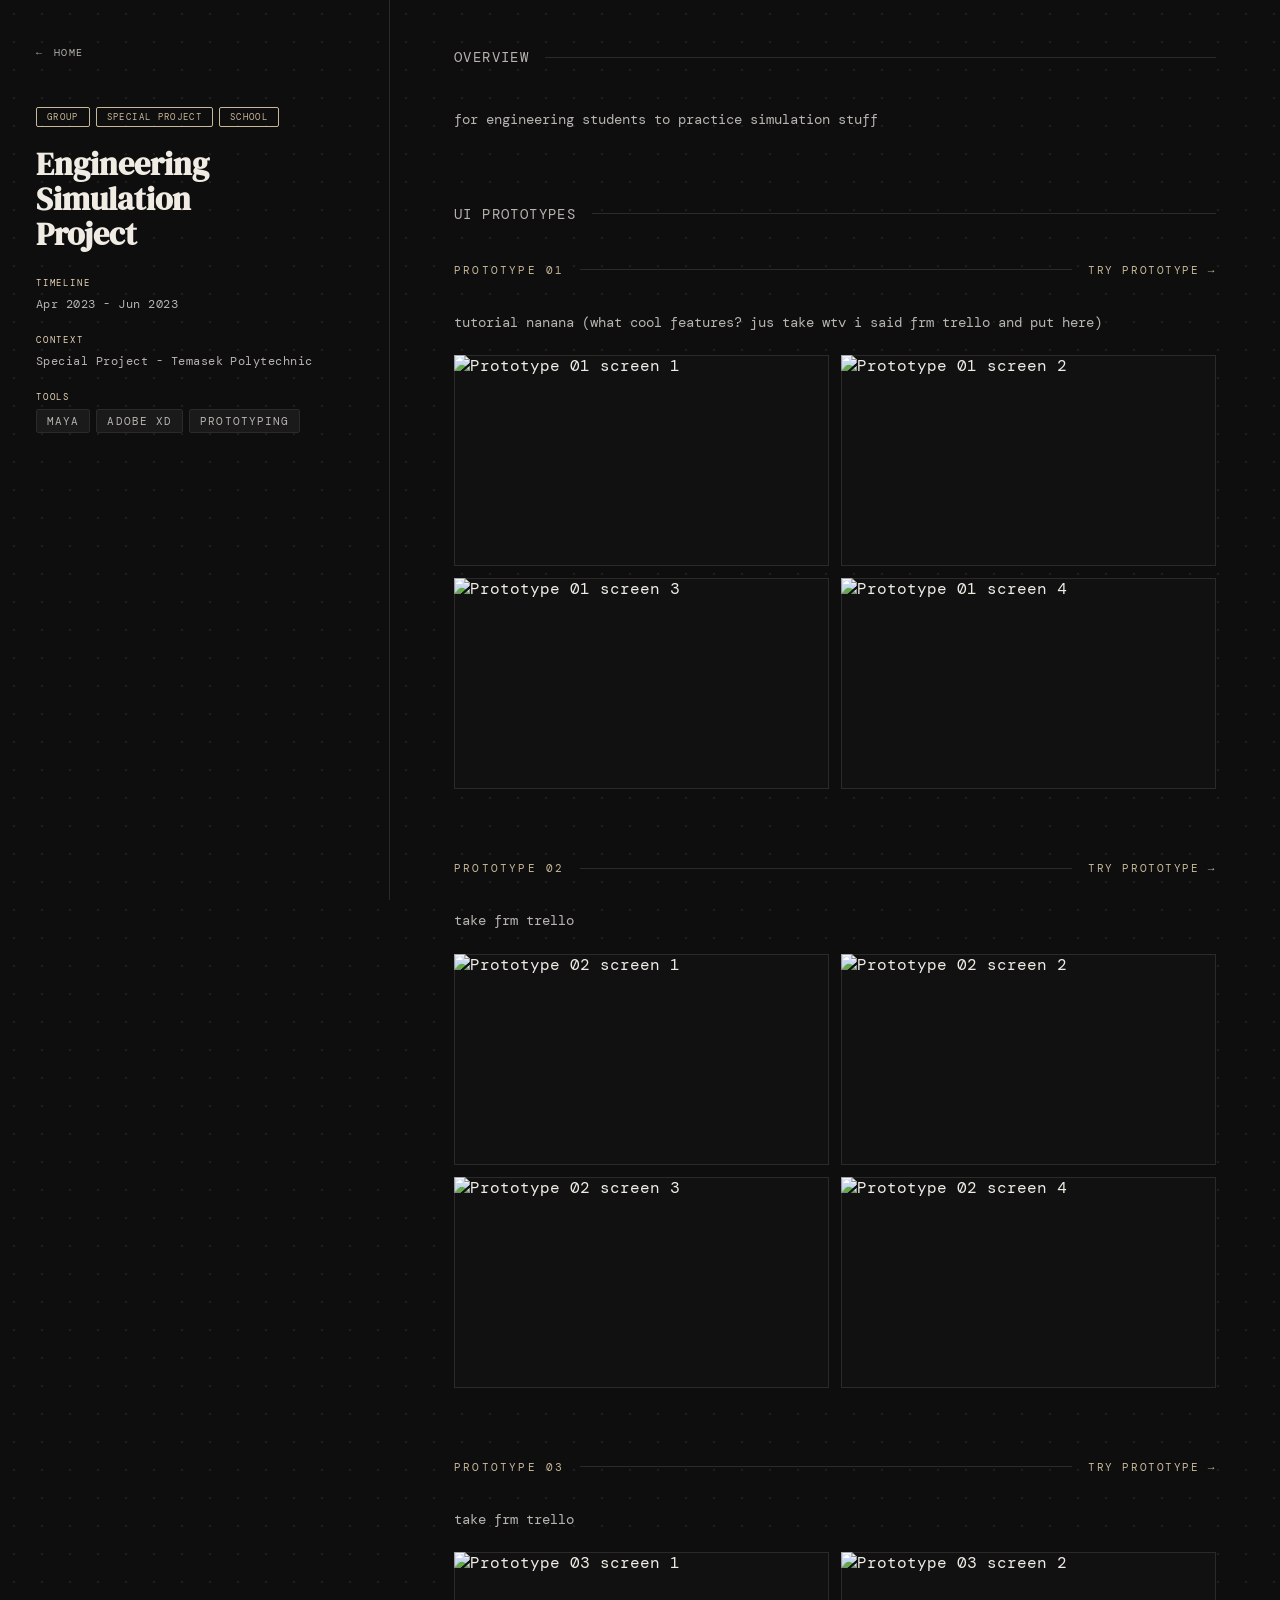
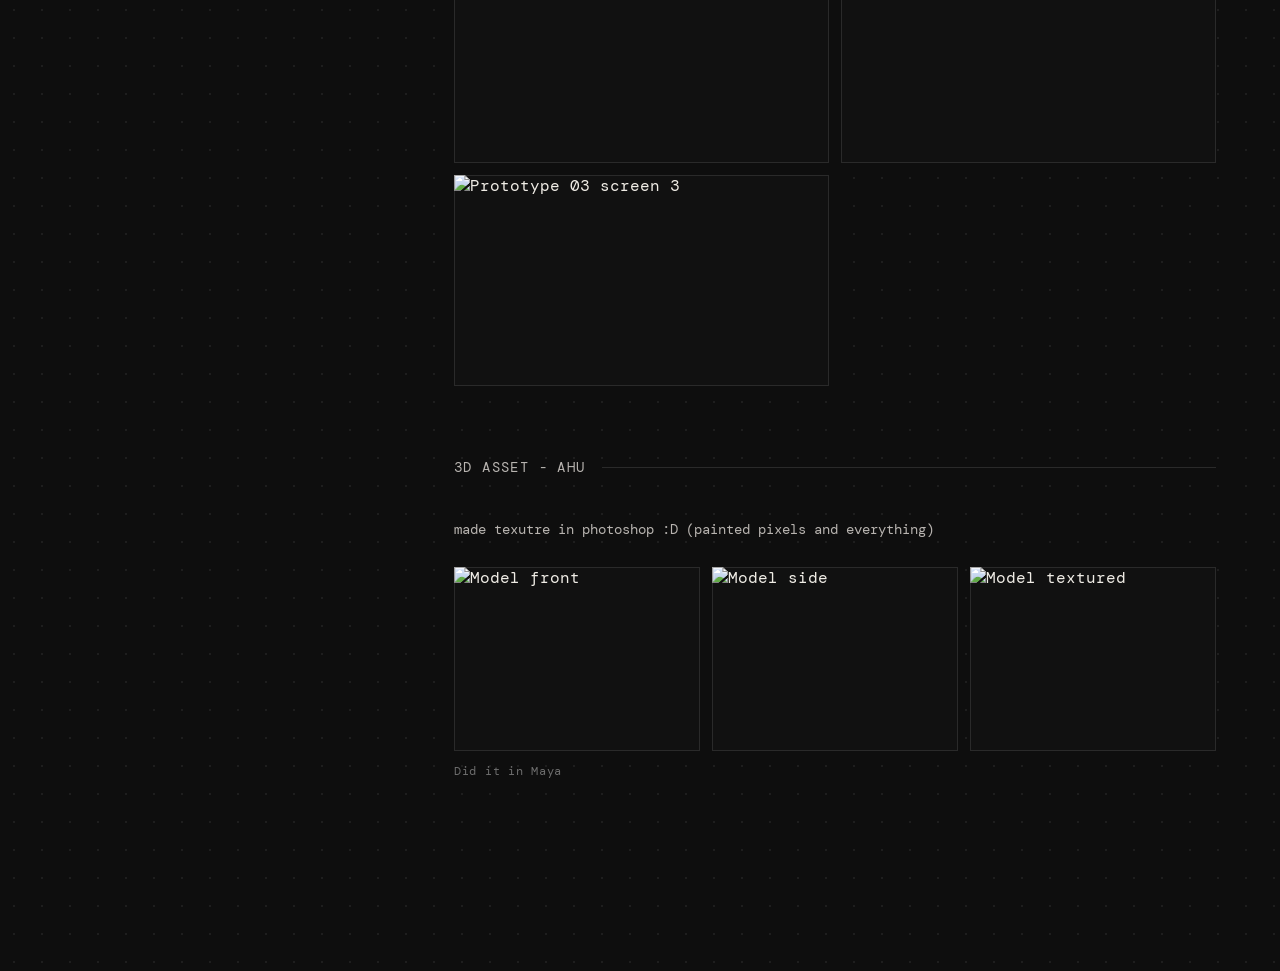
==== esp.html @ 9384d42b "layout" ====
<!DOCTYPE html>
<html>
    <head>
        <meta charset="UTF-8" />
        <meta name="viewport" content="width=device-width, initial-scale=1.0" />
        <title>Engineering Simulation Project</title>
<link href="https://fonts.googleapis.com/css2?family=DM+Serif+Display:ital@0;1&family=DM+Mono:wght@300;400;500&display=swap" rel="stylesheet" />
        <link rel="stylesheet" href="style.css" />
    </head>
    <body>
        <div class="layout">
            <!-- LEFT: sticky -->
            <div class="left">
                <div class="left-top">
                    <a href="index.html" class="back-link">Home</a>
                    <div class="project-type-badge">
                        <span class="badge">Group</span>
                        <span class="badge">Special Project</span>
                        <span class="badge">School</span>
                    </div>
                    <h1 class="project-name">Engineering<br>Simulation<br>Project</h1>
                    <div class="meta-block">
                        <div class="meta-item">
                            <div class="meta-label">Timeline</div>
                            <div class="meta-value">Apr 2023 - Jun 2023</div>
                        </div>
                        <div class="meta-item">
                            <div class="meta-label">Context</div>
                            <div class="meta-value">Special Project - Temasek Polytechnic</div>
                        </div>
                        <div class="meta-item">
                            <div class="meta-label">Tools</div>
                            <div class="tags-list">
                                <span class="tag">Maya</span>
                                <span class="tag">Adobe XD</span>
                                <span class="tag">Prototyping</span>
                            </div>
                        </div>
                    </div>
                </div>
            </div>

            <!-- RIGHT: scrolling -->
            <div class="right">

                <!-- ── OVERVIEW ── -->
                <div class="section-label">Overview</div>
                <div class="section">
                    <div class="section-text">
                        <p>for engineering students to practice simulation stuff</p>
                    </div>
                </div>

                <!-- ── UI PROTOTYPES ── -->
                <div class="section-label">UI Prototypes</div>

                <!-- Prototype 01 -->
                <div class="section">
                    <div class="vz-client-header">
                        <span class="vz-client-name">Prototype 01</span>
                        <span class="vz-client-line"></span>
                        <a href="YOUR_XD_LINK_1" target="_blank" class="esp-proto-link">Try Prototype →</a>
                    </div>
                    <div class="section-text" style="margin-bottom: 20px;">
                        <p>tutorial nanana (what cool features? jus take wtv i said frm trello and put here)</p>
                    </div>
                    <div class="esp-ss-grid">
                        <div class="grid-image esp-landscape"><img src="Images/#" alt="Prototype 01 screen 1" /></div>
                        <div class="grid-image esp-landscape"><img src="Images/#" alt="Prototype 01 screen 2" /></div>
                        <div class="grid-image esp-landscape"><img src="Images/#" alt="Prototype 01 screen 3" /></div>
                        <div class="grid-image esp-landscape"><img src="Images/#" alt="Prototype 01 screen 4" /></div>
                    </div>
                </div>

                <!-- Prototype 02 -->
                <div class="section">
                    <div class="vz-client-header">
                        <span class="vz-client-name">Prototype 02</span>
                        <span class="vz-client-line"></span>
                        <a href="YOUR_XD_LINK_2" target="_blank" class="esp-proto-link">Try Prototype →</a>
                    </div>
                    <div class="section-text" style="margin-bottom: 20px;">
                        <p>take frm trello</p>
                    </div>
                    <div class="esp-ss-grid">
                        <div class="grid-image esp-landscape"><img src="Images/#" alt="Prototype 02 screen 1" /></div>
                        <div class="grid-image esp-landscape"><img src="Images/#" alt="Prototype 02 screen 2" /></div>
                        <div class="grid-image esp-landscape"><img src="Images/#" alt="Prototype 02 screen 3" /></div>
                        <div class="grid-image esp-landscape"><img src="Images/#" alt="Prototype 02 screen 4" /></div>
                    </div>
                </div>

                <!-- Prototype 03 -->
                <div class="section">
                    <div class="vz-client-header">
                        <span class="vz-client-name">Prototype 03</span>
                        <span class="vz-client-line"></span>
                        <a href="YOUR_XD_LINK_3" target="_blank" class="esp-proto-link">Try Prototype →</a>
                    </div>
                    <div class="section-text" style="margin-bottom: 20px;">
                        <p>take frm trello</p>
                    </div>
                    <div class="esp-ss-grid">
                        <div class="grid-image esp-landscape"><img src="Images/#" alt="Prototype 03 screen 1" /></div>
                        <div class="grid-image esp-landscape"><img src="Images/#" alt="Prototype 03 screen 2" /></div>
                        <div class="grid-image esp-landscape"><img src="Images/#" alt="Prototype 03 screen 3" /></div>
                    </div>
                </div>

                <!-- ── 3D MODEL ── -->
                <div class="section-label">3D Asset - AHU</div>
                <div class="section">
                    <div class="section-text" style="margin-bottom: 24px;">
                        <p>made texutre in photoshop :D (painted pixels and everything)</p>
                    </div>

                    <div class="esp-model-grid">
                        <div class="grid-image"><img src="Images/#" alt="Model front" /></div>
                        <div class="grid-image"><img src="Images/#" alt="Model side" /></div>
                        <div class="grid-image"><img src="Images/#" alt="Model textured" /></div>
                    </div>

                    <p class="caption">Did it in Maya</p>
                </div>

            </div>
        </div>
        <script src="script.js"></script>
    </body>
</html>
---- style.css ----
* {
  box-sizing: border-box;
  margin: 0;
  padding: 0;
}

html {
  scroll-behavior: smooth;
}

body {
  background-color: #0e0e0e;
  background-image: radial-gradient(#1e1e1e 1px, transparent 1px);
  background-size: 28px 28px;
  color: #f0ece4;
  font-family: 'DM Mono', monospace;
  min-height: 100vh;
}

.layout {
  display: grid;
  grid-template-columns: 390px 1fr;
  min-height: 100vh;
  max-width: 1630px;
  margin: 0 auto;
}

/*left col*/
.left {
  position: sticky;
  top: 0;
  height: 100vh;
  display: flex;
  flex-direction: column;
  justify-content: space-between;
  padding: 40px 36px;
  border-right: 1px solid #2a2a2a;
}

.status-dot {
  display: inline-flex;
  align-items: center;
  gap: 8px;
  font-size: 11px;
  letter-spacing: 0.12em;
  color: #b8b4b0;
  text-transform: uppercase;
  margin-bottom: 40px;
}

.status-dot::before {
  content: '';
  width: 7px;
  height: 7px;
  flex-shrink: 0;
  background-color: #4ade80;
  border-radius: 50%;
  box-shadow: 0 0 6px #4ade80;
  animation: pulse 2s infinite;
}

@keyframes pulse {
  0%, 100% { opacity: 1; }
  50% { opacity: 0.3; }
}

.name {
  font-family: 'DM Serif Display', serif;
  font-size: 42px;
  line-height: 1.1;
  color: #f0ece4;
  margin-bottom: 12px;
}

.role {
  font-size: 14px;
  letter-spacing: 0.08em;
  color: #b8b4b0;
  text-transform: uppercase;
  margin-bottom: 24px;
}

.bio {
  font-size: 18px;
  color: #b8b4b0;
  max-width: 375px;
  line-height: 1.1;
}

.nav {
  margin-top: 48px;
  display: flex;
  flex-direction: column;
  gap: 4px;
}

.nav a {
  font-size: 12px;
  letter-spacing: 0.14em;
  text-transform: uppercase;
  color: #b8b4b0;
  text-decoration: none;
  padding: 10px 0;
  display: flex;
  align-items: center;
  gap: 12px;
  transition: color 0.2s;
}

.nav a::before {
  content: '';
  width: 20px;
  height: 1px;
  background-color: currentColor;
  transition: width 0.3s ease;
}

.nav a:hover,
.nav a.active {
  color: #e8d5b7;
}

.nav a:hover::before,
.nav a.active::before {
  width: 40px;
}

/*footer*/
.left-bottom {
  display: flex;
  flex-direction: column;
  gap: 12px;
}

.left-bottom a {
  font-size: 12px;
  letter-spacing: 0.1em;
  text-transform: uppercase;
  color: #b8b4b0;
  transition: color 0.2s;
}

.left-bottom a:hover {
  color: #c8b89a;
}

.status {
  font-size: 12px;
  letter-spacing: 0.03em;
  color: #b8b4b0;
}

/*right col*/
.right {
  padding: 48px 64px 120px 64px;
}

.section-label {
  font-size: 14px;
  letter-spacing: 0.1em;
  text-transform: uppercase;
  color: #b8b4b0;
  margin-bottom: 40px;
  display: flex;
  align-items: center;
  gap: 16px;
}

.section-label::after {
  content: '';
  flex: 1;
  height: 1px;
  background-color: #2a2a2a;
}

/*proj cards*/
.projects {
  display: grid;
  grid-template-columns: 1fr 1fr;
  gap: 40px;
}

.project-card { 
  opacity: 0;
  border-bottom: 1px solid #2a2a2a;
  padding-bottom: 32px;
  display: flex;
  flex-direction: column;
  gap: 14px;
  transform: translateY(24px); /*soft ease upwards*/
  transition: opacity 0.6s ease, transform 0.6s ease;
  text-decoration: none; /*remove underline*/
  color: #f0ece4;
  min-height: 500px;
}

.project-card.visible {
  opacity: 1;
  transform: translateY(0);
}

.project-meta {
  display: flex;
  align-items: center;
  justify-content: space-between;
  gap: 12px;
}

.project-number {
  font-size: 14px;
  color: #b8b4b0;
  letter-spacing: 0.1em;
  flex-shrink: 0;
}

.project-tags {
  display: flex;
  gap: 6px;
  flex-wrap: wrap;
  justify-content: flex-end;
}

.tag {
  font-size: 11px;
  letter-spacing: 0.1em;
  text-transform: uppercase;
  background-color: #1a1a1a;
  border: 1px solid #2a2a2a;
  color: #b8b4b0;
  padding: 4px 10px;
  border-radius: 2px;
}

.project-title {
  font-family: 'DM Serif Display', serif;
  font-size: 24px;
  color: #f0ece4;
  transition: color 0.2s;
}

.project-type {
  font-size: 8px;
  letter-spacing: 0.15em;
  text-transform: uppercase;
  color: #c8b89a;
  border: 1px solid #c8b89a;
  padding: 3px 8px 3px 10px;
  border-radius: 2px;
  display: inline-block;
  width: fit-content;
}

.project-types {
  display: flex;
  flex-direction: row;
  gap: 6px;
}

.project-card:hover .project-title {
  color: #e8d5b7;
}

.project-image {
  width: 100%;
  aspect-ratio: 16/9;
  background-color: #0e0e0e;
  border: 1px solid #2a2a2a;
  overflow: hidden;
  position: relative;
}

#project-tp {
  grid-column: span 2;
}

.project-video {
  position: absolute;
  width: 100%;
  height: 100%;
  object-fit: cover;
}

.project-image img {
  width: 100%;
  height: 100%;
  object-fit: cover;
  transition: transform 0.6s ease;
}

/*for the viziofly png*/
#project-viziofly .project-image img {
  object-fit: contain;
  transform: scale(1.13);
}
#project-viziofly:hover .project-image img {
  transform: scale(1.16);
}

/*for the lyf png*/
#project-lyf .project-image img {
  object-fit: contain;
  transform: scale(1.65);
}
#project-lyf:hover .project-image img {
  transform: scale(1.68);
}

#project-lyf:hover .project-image::after {
  opacity: 1;
}

.project-card:hover .project-image img {
  transform: scale(1.03);
}

.project-desc {
  font-size: 14px;
  line-height: 1.3;
  color: #b8b4b0;
}

.project-footer {
  display: flex;
  align-items: center;
  justify-content: space-between;
  margin-top: auto;
}

.project-timeline {
  font-size: 12px;
  color: #b8b4b0;
  letter-spacing: 0.08em;
}

.project-link {
  font-size: 12px;
  letter-spacing: 0.14em;
  text-transform: uppercase;
  color: #c8b89a;
  display: flex;
  align-items: center;
  gap: 8px;
  transition: gap 0.2s;
}

.project-card:hover .project-link {
  gap: 4px;
}

.project-link::after {
  content: '→';
}

/*search bar*/
.search-bar {
  display: flex;
  align-items: center;
  gap: 12px;
  border: 1px solid #2a2a2a;
  padding: 12px 16px;
  margin-bottom: 40px;
  background-color: #111111;
}

.search-icon {
  font-size: 18px;
  color: #b8b4b0;
}

#searchInput {
  flex: 1;
  background: transparent;
  border: none;
  outline: none;
  font-family: 'DM Mono', monospace;
  font-size: 13px;
  letter-spacing: 0.08em;
  color: #f0ece4;
}

#searchInput::placeholder {
  color: #3a3a3a;
}

.search-clear {
  font-size: 11px;
  color: #b8b4b0;
  cursor: pointer;
  opacity: 0;
  transition: opacity 0.2s;
}

.search-clear.visible {
  opacity: 1;
}

.tag.highlighted {
  background-color: #2a2218;
  border-color: #c8b89a;
  color: #c8b89a;
}

.project-card.hidden {
  display: none;
}

/*placeholder(look nicer:)*/
.placeholder {
  width: 100%;
  height: 100%;
  background-image: radial-gradient(#2a2a2a 1px, transparent 1px);
  background-size: 20px 20px;
  background-color: #111111;
  display: flex;
  align-items: center;
  justify-content: center;
  font-size: 9px;
  letter-spacing: 0.15em;
  text-transform: uppercase;
  color: #2a2a2a;
}

/*exploration stuff*/
.personal-section {
  margin-top: 80px;
}

.personal-grid {
  display: grid;
  grid-template-columns: 1fr 1fr;
  gap: 24px;
}

.personal-card {
  border: 1px solid #2a2a2a;
  background-color: #111111;
  cursor: pointer;
  transition: border-color 0.2s;
  overflow: hidden;
}

.personal-card:hover {
  border-color: #c8b89a;
}

.personal-image {
  width: 100%;
  aspect-ratio: 16/9;
  overflow: hidden;
}

.personal-image img,
.personal-image video {
  width: 100%;
  height: 100%;
  object-fit: cover;
  transition: transform 0.6s ease;
}

.personal-card:hover .personal-image img {
  transform: scale(1.03);
}

.personal-info {
  display: flex;
  justify-content: space-between;
  align-items: center;
  padding: 14px 16px;
  border-top: 1px solid #2a2a2a;
}

.personal-title {
  font-size: 12px;
  letter-spacing: 0.08em;
  color: #f0ece4;
  text-transform: uppercase;
}

.personal-open {
  font-size: 11px;
  color: #c8b89a;
  letter-spacing: 0.1em;
}

/*about & testi section*/
.about-section,
.testimonials-section {
  margin-top: 80px;
}

/*testimonials*/
.testimonials-grid {
  display: flex;
  flex-direction: column;
  gap: 12px;
}

.testimonial-card {
  display: flex;
  align-items: center;
  gap: 16px;
  border: 1px solid #2a2a2a;
  background-color: #111111;
  padding: 16px 20px;
  cursor: pointer;
  transition: border-color 0.2s;
}

.testimonial-card:hover {
  border-color: #c8b89a;
}

.testimonial-icon {
  font-size: 9px;
  letter-spacing: 0.1em;
  color: #c8b89a;
  border: 1px solid #c8b89a;
  padding: 4px 8px;
  border-radius: 2px;
  flex-shrink: 0;
}

.testimonial-info {
  display: flex;
  flex-direction: column;
  gap: 4px;
  flex: 1;
}

.testimonial-name {
  font-size: 13px;
  color: #f0ece4;
  letter-spacing: 0.06em;
}

.testimonial-role {
  font-size: 11px;
  color: #b8b4b0;
  letter-spacing: 0.06em;
}

.testimonial-open {
  font-size: 11px;
  color: #c8b89a;
  letter-spacing: 0.1em;
  flex-shrink: 0;
}

/*box modal*/
.modal {
  position: fixed;
  inset: 0;
  background-color: rgba(0, 0, 0, 0.85);
  z-index: 9999;
  display: flex;
  align-items: center;
  justify-content: center;
  opacity: 0;
  pointer-events: none;
  transition: opacity 0.3s ease;
}

.modal.active {
  opacity: 1;
  pointer-events: all;
}

.modal-box {
  background-color: #111111;
  border: 1px solid #2a2a2a;
  width: 90vw;
  max-width: 1000px;
  max-height: 85vh;
  display: flex;
  flex-direction: column;
  overflow: hidden;
}

.modal-box-pdf {
  height: 85vh;
}

.modal-header {
  display: flex;
  justify-content: space-between;
  align-items: center;
  padding: 16px 24px;
  border-bottom: 1px solid #2a2a2a;
  flex-shrink: 0;
}

.modal-title {
  font-size: 11px;
  letter-spacing: 0.14em;
  text-transform: uppercase;
  color: #f0ece4;
}

.modal-close {
  background: none;
  border: none;
  color: #b8b4b0;
  font-size: 14px;
  cursor: pointer;
  transition: color 0.2s;
  font-family: 'DM Mono', monospace;
}

.modal-close:hover {
  color: #f0ece4;
}

.modal-scroll-x {
  display: flex;
  gap: 16px;
  overflow-x: auto;
  padding: 24px;
  scroll-snap-type: x mandatory;
  flex-shrink: 0;
}

.modal-scroll-x::-webkit-scrollbar {
  height: 4px;
}

.modal-scroll-x::-webkit-scrollbar-track {
  background: #1a1a1a;
}

.modal-scroll-x::-webkit-scrollbar-thumb {
  background: #2a2a2a;
}

.modal-slide {
  flex-shrink: 0;
  width: 70%;
  aspect-ratio: 16/9;
  scroll-snap-align: start;
  border: 1px solid #2a2a2a;
  overflow: hidden;
}

.modal-slide img,
.modal-slide video {
  width: 100%;
  height: 100%;
  object-fit: cover;
}

.modal-desc {
  padding: 0 24px 24px;
  font-size: 13px;
  line-height: 1.8;
  color: #b8b4b0;
  overflow-y: auto;
}

.modal-pdf {
  flex: 1;
  overflow: hidden;
}

.modal-pdf iframe {
  width: 100%;
  height: 100%;
  border: none;
}

/*proj details (page)*/
.back-link {
  display: inline-flex;
  align-items: center;
  gap: 10px;
  font-size: 10px;
  letter-spacing: 0.16em;
  text-transform: uppercase;
  color: #b8b4b0;
  text-decoration: none;
  margin-bottom: 48px;
  transition: color 0.2s;
}

.back-link::before {
  content: '←';
  transition: transform 0.2s;
}

.back-link:hover {
  color: #e8d5b7;
}

.back-link:hover::before {
  transform: translateX(-4px);
}

.project-type-badge {
  display: flex;
  gap: 6px;
  margin-bottom: 20px;
}

.badge {
  font-size: 9px;
  letter-spacing: 0.15em;
  text-transform: uppercase;
  color: #c8b89a;
  border: 1px solid #c8b89a;
  padding: 3px 10px;
  border-radius: 2px;
}

.project-name {
  font-family: 'DM Serif Display', serif;
  font-size: 32px;
  line-height: 1.1;
  color: #f0ece4;
  margin-bottom: 24px;
}

.project-name em {
  font-style: italic;
  color: #c8b89a;
}

.meta-block {
  display: flex;
  flex-direction: column;
  gap: 20px;
  margin-bottom: 40px;
}

.meta-label {
  font-size: 9px;
  letter-spacing: 0.2em;
  text-transform: uppercase;
  color: #e8d5b7;
  margin-bottom: 6px;
}

.meta-value {
  font-size: 12px;
  color: #b8b4b0;
  line-height: 1.6;
  letter-spacing: 0.04em;
}

.meta-value a {
  color: #c8b89a;
  text-decoration: none;
}

.tags-list {
  display: flex;
  flex-wrap: wrap;
  gap: 6px;
}

.hero {
  width: 100%;
  aspect-ratio: 16/9;
  background-color: #111111;
  border: 1px solid #2a2a2a;
  overflow: hidden;
  margin-bottom: 80px;
}

.hero img,
.hero video {
  width: 100%;
  height: 100%;
  object-fit: cover;
  filter: grayscale(10%);
  transition: filter 0.6s ease;
}

.hero:hover img,
.hero:hover video {
  filter: grayscale(0%);
}

.section {
  margin-bottom: 72px;
  opacity: 0;
  transform: translateY(20px);
  transition: opacity 0.6s ease, transform 0.6s ease;
}

.section.visible {
  opacity: 1;
  transform: translateY(0);
}

.section-text {
  font-size: 14px;
  line-height: 1.9;
  color: #b8b4b0;
  max-width: 95%;
}

.section-text p + p {
  margin-top: 16px;
}

.image-grid {
  display: grid;
  grid-template-columns: 1fr 1fr;
  gap: 16px;
  align-items: start;
}

.image-grid.thirds {
  grid-template-columns: 1fr 1fr 1fr;
}

.grid-image {
  width: 100%;
  aspect-ratio: 4/3;
  background-color: #111111;
  box-shadow: inset 0 0 0 1px #2a2a2a;
  border: none;
  overflow: hidden;
  position: relative;
}

.grid-image.wide {
  aspect-ratio: 16/9;
  grid-column: span 2;
}

.grid-image img,
.grid-image video {
  width: 100%;
  height: 100%;
  object-fit: cover;
  transition: transform 0.6s ease, filter 0.4s ease;
  filter: grayscale(15%);
}

.grid-image:hover img,
.grid-image:hover video {
  transform: scale(1.03);
  filter: grayscale(0%);
}

.role-list {
  display: flex;
  flex-direction: column;
  gap: 12px;
}

.role-item {
  display: flex;
  gap: 16px;
  align-items: baseline;
  padding-bottom: 12px;
  border-bottom: 1px solid #1a1a1a;
}

.role-num {
  font-size: 10px;
  color: #3a3a3a;
  letter-spacing: 0.1em;
  flex-shrink: 0;
  width: 24px;
}

.role-text {
  font-size: 13px;
  color: #b8b4b0;
  line-height: 1.7;
  flex: 0.95;
}

.role-text strong {
  color: #f0ece4;
  font-weight: 400;
}

.outcome-grid {
  display: grid;
  grid-template-columns: 1fr 1fr;
  gap: 24px;
}

.outcome-block {
  padding: 12px;
  border: 1px solid #2a2a2a;
  background-color: #111111;
}

.outcome-label {
  font-size: 9px;
  letter-spacing: 0.2em;
  text-transform: uppercase;
  color: #c8b89a;
  margin-bottom: 10px;
}

.outcome-text {
  font-size: 13px;
  color: #b8b4b0;
  line-height: 1.7;
}

/*carousel*/
.carousel-wrapper {
  display: flex;
  align-items: flex-start;
  gap: 16px;
  width: 100%;
  overflow: visible;
}

.carousel {
  display: flex;
  gap: 24px;
  overflow: hidden;
  scroll-behavior: smooth;
  flex: 1;
}

.carousel .personal-card {
  flex-shrink: 0;
  width: calc(50% - 12px);
}

.carousel-btn {
  background: none;
  border: 1px solid #2a2a2a;
  color: #b8b4b0;
  font-family: 'DM Mono', monospace;
  font-size: 16px;
  padding: 12px 16px;
  cursor: pointer;
  transition: border-color 0.2s, color 0.2s;
  flex-shrink: 0;
}

.carousel-btn:hover {
  border-color: #c8b89a;
  color: #c8b89a;
}

.iteration-track {
  flex: 1;
  overflow: hidden;
}

.iteration-carousel {
  display: flex;
  width: 100%;
  align-items: flex-start;
}

.iteration-slide {
  flex: 0 0 100%;
  width: 100%;
  box-sizing: border-box;
}

.iteration-slide .section {
  margin-bottom: 24px;
}

/* ── sdw.html: tab switcher ── */
.tab-switcher {
  display: flex;
  width: fit-content;
  border: 1px solid #2a2a2a;
  margin-bottom: 48px;
}

.tab-btn {
  background: none;
  border: none;
  border-right: 1px solid #2a2a2a;
  font-family: 'DM Mono', monospace;
  font-size: 11px;
  letter-spacing: 0.14em;
  text-transform: uppercase;
  color: #b8b4b0;
  padding: 10px 24px;
  cursor: pointer;
  transition: background 0.2s, color 0.2s;
}

.tab-btn:last-child {
  border-right: none;
}

.tab-btn.active {
  background-color: #1a1a1a;
  color: #e8d5b7;
}

.tab-btn:hover:not(.active) {
  color: #f0ece4;
}

/* ── sdw.html: tab panels ── */
.tab-panel {
  display: none;
}

.tab-panel.active {
  display: block;
}

/* ── sdw.html: 2 GIFs side by side ── */
.gif-pair {
  display: grid;
  grid-template-columns: 1fr 1fr;
  gap: 16px;
  margin-bottom: 48px;
}

/* ── sdw.html: image + text rows ── */
.img-text-row {
  display: grid;
  grid-template-columns: 1fr 1fr;
  gap: 32px;
  align-items: start;
  padding-bottom: 40px;
  margin-bottom: 40px;
  border-bottom: 1px solid #1a1a1a;
}

.img-text-row:last-child {
  border-bottom: none;
  margin-bottom: 0;
  padding-bottom: 0;
}

.img-text-body {
  display: flex;
  flex-direction: column;
  gap: 10px;
  padding-top: 4px;
}

.img-text-label {
  font-size: 9px;
  letter-spacing: 0.2em;
  text-transform: uppercase;
  color: #c8b89a;
}

.img-text-title {
  font-family: 'DM Serif Display', serif;
  font-size: 20px;
  color: #f0ece4;
  line-height: 1.2;
}

.img-text-desc {
  font-size: 13px;
  line-height: 1.8;
  color: #b8b4b0;
}

/* ── sdw.html: mass iterations 3-col grid ── */
.mass-grid {
  display: grid;
  grid-template-columns: repeat(3, 1fr);
  gap: 12px;
}

/* ── sdw.html: AI gen clips 2-col rows ── */
.clip-row {
  display: grid;
  grid-template-columns: 1fr 1fr;
  gap: 16px;
  margin-bottom: 16px;
}

.clip-row .grid-image {
  aspect-ratio: 16/9;
}

/* ── shared caption ── */
.caption {
  font-size: 12px;
  color: #6e6e6e;
  letter-spacing: 0.06em;
  margin-top: 12px;
}

.vz-hero {
  width: 100%;
  aspect-ratio: 16/9;
  background-color: #111111;
  box-shadow: inset 0 0 0 1px #2a2a2a;
  overflow: hidden;
  margin-bottom: 16px;
}
 
.vz-hero img {
  width: 100%;
  height: 100%;
  object-fit: cover;
  filter: grayscale(15%);
  transition: transform 0.6s ease, filter 0.4s ease;
}
 
.vz-hero:hover img {
  transform: scale(1.02);
  filter: grayscale(0%);
}
 
/*main viz*/
.vz-building-grid {
  display: grid;
  grid-template-columns: repeat(3, 1fr);
  gap: 12px;
  margin-bottom: 12px;
}
 
/*divider*/
.vz-client-header {
  display: flex;
  align-items: center;
  gap: 16px;
  margin-bottom: 32px;
}
 
.vz-client-name {
  font-size: 11px;
  letter-spacing: 0.2em;
  text-transform: uppercase;
  color: #c8b89a;
  flex-shrink: 0;
}
 
.vz-client-line {
  flex: 1;
  height: 1px;
  background-color: #2a2a2a;
}
 
/*client viz*/
.vz-proj {
  margin-bottom: 48px;
}
 
.vz-proj:last-child {
  margin-bottom: 0;
}
 
.vz-proj-meta {
  display: flex;
  gap: 20px;
  align-items: baseline;
  margin-bottom: 20px;
}
 
.vz-proj-num {
  font-size: 10px;
  color: #3a3a3a;
  letter-spacing: 0.1em;
  flex-shrink: 0;
  width: 24px;
}
 
.vz-proj-title {
  font-family: 'DM Serif Display', serif;
  font-size: 20px;
  color: #f0ece4;
  line-height: 1.2;
  margin-bottom: 8px;
}
 
.vz-proj-desc {
  font-size: 13px;
  line-height: 1.8;
  color: #b8b4b0;
  max-width: 80%;
}
 
/*cna mix*/
.vz-mixed-grid {
  display: grid;
  grid-template-columns: repeat(3, 1fr);
  gap: 12px;
}
 
.vz-mixed-wide {
  grid-column: span 2;
  aspect-ratio: 16/9;
}
 
/*bot wide*/
.vz-mixed-flip .vz-mixed-wide {
  grid-column: 2 / span 2;
  grid-row: 2;
}
 
.vz-mixed-flip .grid-image:nth-child(1) { grid-column: 1; grid-row: 1; }
.vz-mixed-flip .grid-image:nth-child(2) { grid-column: 2; grid-row: 1; }
.vz-mixed-flip .grid-image:nth-child(3) { grid-column: 3; grid-row: 1; }
 
/*rsaf*/
.vz-rsaf-grid {
  display: grid;
  grid-template-columns: 1fr 1fr;
  gap: 12px;
}

/*prototype links (for engi sp)*/
.esp-proto-link {
  font-size: 11px;
  letter-spacing: 0.14em;
  text-transform: uppercase;
  color: #c8b89a;
  text-decoration: none;
  flex-shrink: 0;
  transition: color 0.2s;
}
 
.esp-proto-link:hover {
  color: #e8d5b7;
}
 
/* ss grids */
.esp-ss-grid {
  display: grid;
  grid-template-columns: 1fr 1fr;
  gap: 12px;
}
 
.esp-landscape {
  aspect-ratio: 16/9;
}
 
/*ss grid v2*/
.esp-model-grid {
  display: grid;
  grid-template-columns: repeat(3, 1fr);
  gap: 12px;
}

/*responsive ui for mobile*/
@media (max-width: 768px) {
  .layout { grid-template-columns: 1fr; }
  .left {
    position: relative;
    height: auto;
    padding: 40px 24px;
    border-right: none;
    border-bottom: 1px solid #2a2a2a;
  }
  .right { padding: 40px 24px 80px; }
  .projects { grid-template-columns: 1fr; }
  .personal-grid { grid-template-columns: 1fr; }
  .image-grid { grid-template-columns: 1fr; }
  .grid-image.wide { grid-column: span 1; }
  .outcome-grid { grid-template-columns: 1fr; }
  .gif-pair        { grid-template-columns: 1fr; }
  .img-text-row    { grid-template-columns: 1fr; }
  .mass-grid       { grid-template-columns: 1fr 1fr; }
  .clip-row        { grid-template-columns: 1fr; }
  .vz-building-grid             { grid-template-columns: 1fr 1fr; }
  .vz-mixed-grid                { grid-template-columns: 1fr 1fr; }
  .vz-mixed-wide                { grid-column: span 2; }
  .vz-mixed-flip .grid-image:nth-child(1),
  .vz-mixed-flip .grid-image:nth-child(2),
  .vz-mixed-flip .grid-image:nth-child(3) { grid-column: auto; grid-row: auto; }
  .vz-mixed-flip .vz-mixed-wide { grid-column: span 2; grid-row: auto; }
  .vz-rsaf-grid                 { grid-template-columns: 1fr 1fr; }
  .esp-ss-grid    { grid-template-columns: 1fr; }
  .esp-model-grid { grid-template-columns: 1fr 1fr; }
}

/*wip in case i cant finish in time..*/
.nav-info {
  font-size: 12px;
  letter-spacing: 0.14em;
  text-transform: uppercase;
  color: #ff0000;
  text-decoration: none;
  cursor: pointer;
  display: block;
}

.nav-info:hover {
  color: #c8b89a;
}
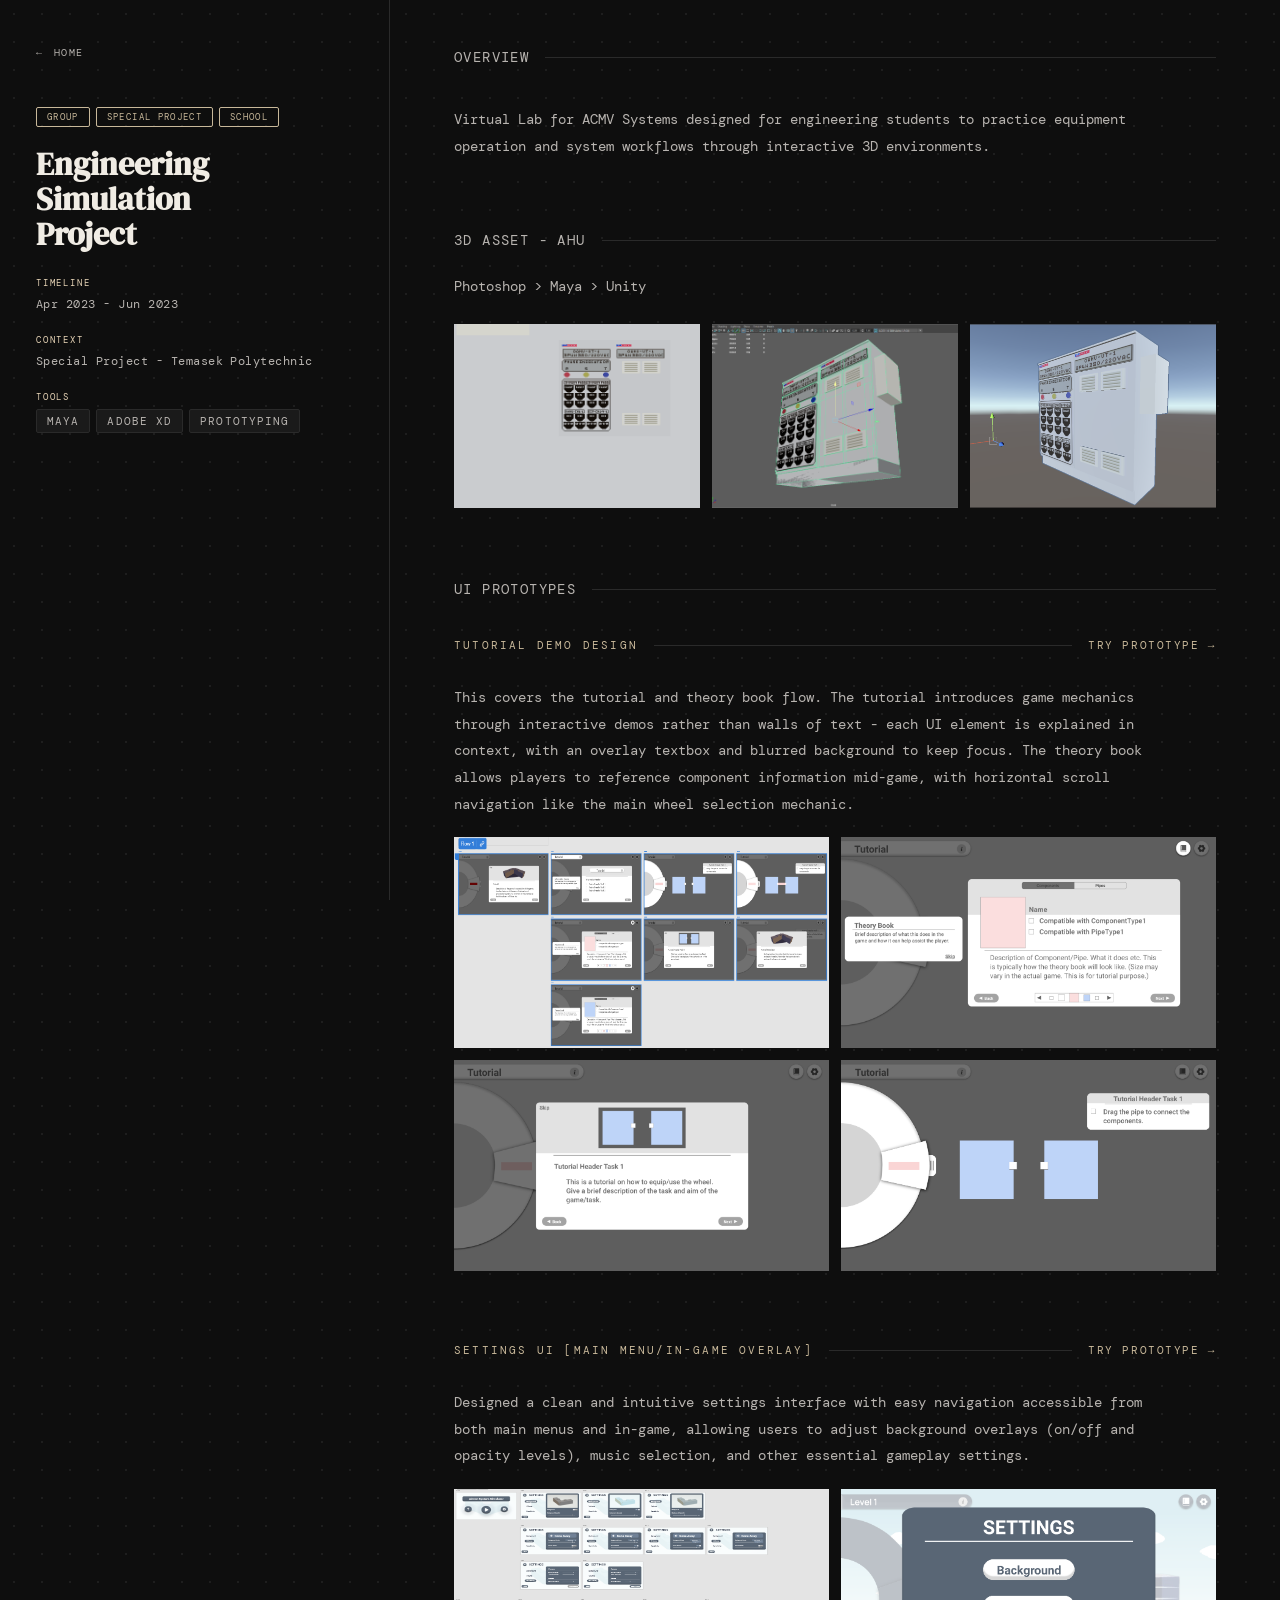
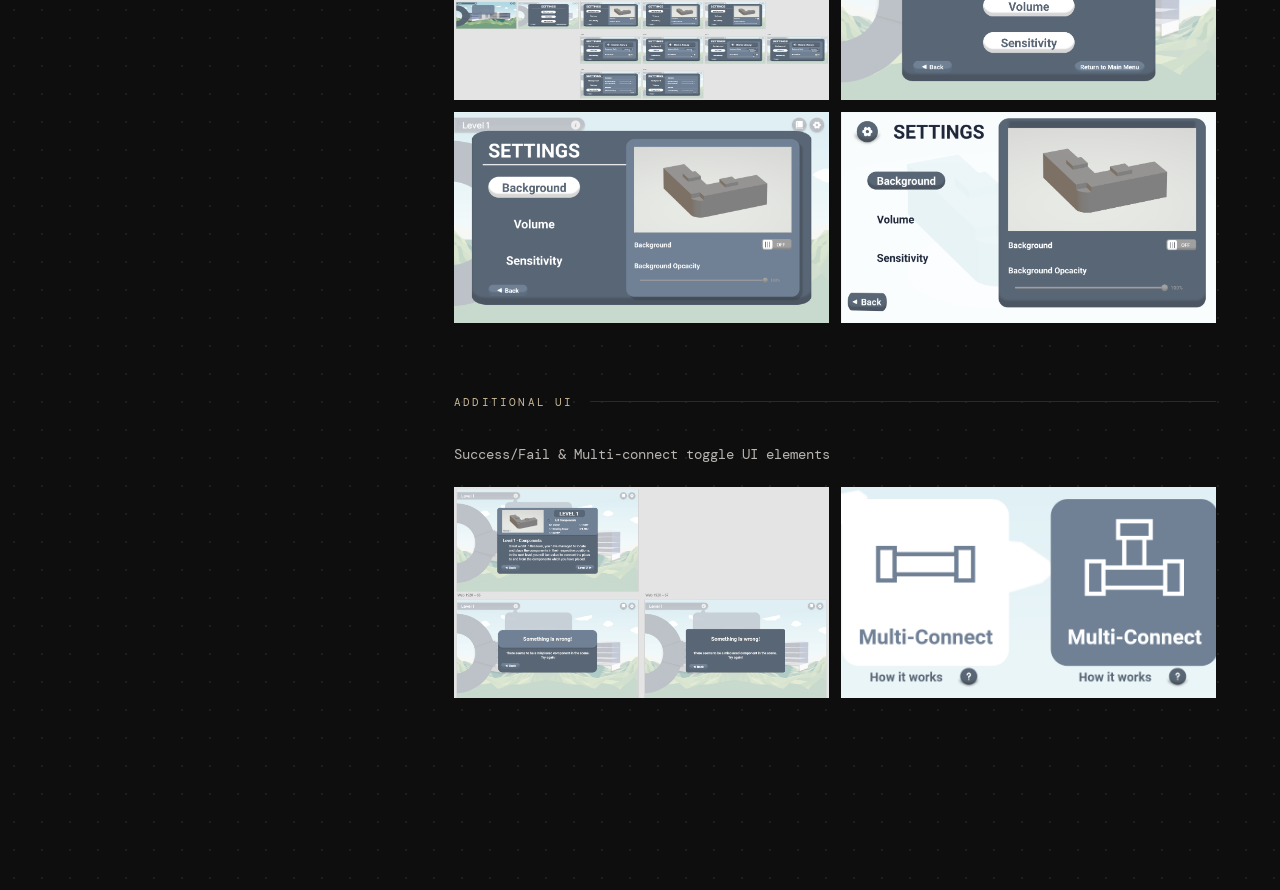
==== commit afa74e2e: "esp" ====
--- a/esp.html
+++ b/esp.html
@@ -39,90 +39,77 @@
                     </div>
                 </div>
             </div>
-
             <!-- RIGHT: scrolling -->
             <div class="right">
-
-                <!-- ── OVERVIEW ── -->
+                <!-- overview -->
                 <div class="section-label">Overview</div>
                 <div class="section">
                     <div class="section-text">
-                        <p>for engineering students to practice simulation stuff</p>
+                        <p>Virtual Lab for ACMV Systems designed for engineering students to practice equipment operation and system workflows through interactive 3D environments.</p>
                     </div>
                 </div>
-
-                <!-- ── UI PROTOTYPES ── -->
+                <!--ahu-->
+                <div class="section-label"style="margin-bottom: 24px;">3D Asset - AHU</div>
+                <div class="section">
+                    <div class="section-text" style="margin-bottom: 24px;">
+                        <p>Photoshop > Maya > Unity</p>
+                    </div>
+                    <div class="esp-model-grid">
+                        <div class="grid-image"><img src="Images/ahu1.png" alt="Model textured" /></div>
+                        <div class="grid-image"><img src="Images/ahu2.png" alt="Model maya" /></div>
+                        <div class="grid-image"><img src="Images/ahu3.png" alt="Model unity" /></div>
+                    </div>
+                </div>
+                <!-- ui prototypes-->
                 <div class="section-label">UI Prototypes</div>
-
                 <!-- Prototype 01 -->
                 <div class="section">
                     <div class="vz-client-header">
-                        <span class="vz-client-name">Prototype 01</span>
+                        <span class="vz-client-name">Tutorial Demo Design</span>
                         <span class="vz-client-line"></span>
-                        <a href="YOUR_XD_LINK_1" target="_blank" class="esp-proto-link">Try Prototype →</a>
+                        <a href="https://xd.adobe.com/view/753ef9f2-876f-4d55-903f-30b469f00bee-206d/" target="_blank" class="esp-proto-link">Try Prototype →</a>
                     </div>
                     <div class="section-text" style="margin-bottom: 20px;">
-                        <p>tutorial nanana (what cool features? jus take wtv i said frm trello and put here)</p>
+                        <p>This covers the tutorial and theory book flow. The tutorial introduces game mechanics through interactive demos rather than walls of text - each UI element is explained in context, with an overlay textbox and blurred background to keep focus. The theory book allows players to reference component information mid-game, with horizontal scroll navigation like the main wheel selection mechanic.</p>
                     </div>
                     <div class="esp-ss-grid">
-                        <div class="grid-image esp-landscape"><img src="Images/#" alt="Prototype 01 screen 1" /></div>
-                        <div class="grid-image esp-landscape"><img src="Images/#" alt="Prototype 01 screen 2" /></div>
-                        <div class="grid-image esp-landscape"><img src="Images/#" alt="Prototype 01 screen 3" /></div>
-                        <div class="grid-image esp-landscape"><img src="Images/#" alt="Prototype 01 screen 4" /></div>
+                        <div class="grid-image esp-landscape"><img src="Images/xd3.png" alt="Prototype 01 screen 1" style="object-fit: fill;"/></div>
+                        <div class="grid-image esp-landscape"><img src="Images/xd1.png" alt="Prototype 01 screen 2" /></div>
+                        <div class="grid-image esp-landscape"><img src="Images/xd4.png" alt="Prototype 01 screen 3" /></div>
+                        <div class="grid-image esp-landscape"><img src="Images/xd2.png" alt="Prototype 01 screen 4" /></div>
                     </div>
                 </div>
-
                 <!-- Prototype 02 -->
                 <div class="section">
                     <div class="vz-client-header">
-                        <span class="vz-client-name">Prototype 02</span>
+                        <span class="vz-client-name">Settings UI [Main Menu/In-Game Overlay]</span>
                         <span class="vz-client-line"></span>
-                        <a href="YOUR_XD_LINK_2" target="_blank" class="esp-proto-link">Try Prototype →</a>
+                        <a href="https://xd.adobe.com/view/12a1dee2-6e53-44d6-8507-fda8ff4c6c3f-47f2/" target="_blank" class="esp-proto-link">Try Prototype →</a>
                     </div>
                     <div class="section-text" style="margin-bottom: 20px;">
-                        <p>take frm trello</p>
+                        <p><p>Designed a clean and intuitive settings interface with easy navigation accessible from both main menus and in-game, allowing users to adjust background overlays (on/off and opacity levels), music selection, and other essential gameplay settings.</p></p>
                     </div>
                     <div class="esp-ss-grid">
-                        <div class="grid-image esp-landscape"><img src="Images/#" alt="Prototype 02 screen 1" /></div>
-                        <div class="grid-image esp-landscape"><img src="Images/#" alt="Prototype 02 screen 2" /></div>
-                        <div class="grid-image esp-landscape"><img src="Images/#" alt="Prototype 02 screen 3" /></div>
-                        <div class="grid-image esp-landscape"><img src="Images/#" alt="Prototype 02 screen 4" /></div>
+                        <div class="grid-image esp-landscape"><img src="Images/xd5.png" alt="Prototype 02 screen 1" style="object-fit: fill;"/></div>
+                        <div class="grid-image esp-landscape"><img src="Images/xd6.png" alt="Prototype 02 screen 2" /></div>
+                        <div class="grid-image esp-landscape"><img src="Images/xd7.png" alt="Prototype 02 screen 3" /></div>
+                        <div class="grid-image esp-landscape"><img src="Images/xd8.png" alt="Prototype 02 screen 4" /></div>
                     </div>
                 </div>
-
                 <!-- Prototype 03 -->
                 <div class="section">
                     <div class="vz-client-header">
-                        <span class="vz-client-name">Prototype 03</span>
+                        <span class="vz-client-name">Additional UI</span>
                         <span class="vz-client-line"></span>
-                        <a href="YOUR_XD_LINK_3" target="_blank" class="esp-proto-link">Try Prototype →</a>
                     </div>
                     <div class="section-text" style="margin-bottom: 20px;">
-                        <p>take frm trello</p>
+                        <p>Success/Fail & Multi-connect toggle UI elements</p>
                     </div>
                     <div class="esp-ss-grid">
-                        <div class="grid-image esp-landscape"><img src="Images/#" alt="Prototype 03 screen 1" /></div>
-                        <div class="grid-image esp-landscape"><img src="Images/#" alt="Prototype 03 screen 2" /></div>
-                        <div class="grid-image esp-landscape"><img src="Images/#" alt="Prototype 03 screen 3" /></div>
+                        <div class="grid-image esp-landscape"><img src="Images/xd9.png" alt="Prototype 03 screen 1" /></div>
+                        <div class="grid-image esp-landscape"><img src="Images/xd0.png" alt="Prototype 03 screen 2" /></div>
                     </div>
                 </div>
-
-                <!-- ── 3D MODEL ── -->
-                <div class="section-label">3D Asset - AHU</div>
-                <div class="section">
-                    <div class="section-text" style="margin-bottom: 24px;">
-                        <p>made texutre in photoshop :D (painted pixels and everything)</p>
-                    </div>
-
-                    <div class="esp-model-grid">
-                        <div class="grid-image"><img src="Images/#" alt="Model front" /></div>
-                        <div class="grid-image"><img src="Images/#" alt="Model side" /></div>
-                        <div class="grid-image"><img src="Images/#" alt="Model textured" /></div>
-                    </div>
-
-                    <p class="caption">Did it in Maya</p>
-                </div>
-
             </div>
         </div>
         <script src="script.js"></script>
--- a/style.css
+++ b/style.css
@@ -997,7 +997,7 @@
   color: #f0ece4;
 }
 
-/* ── sdw.html: tab panels ── */
+/*sdw tab panels*/
 .tab-panel {
   display: none;
 }
@@ -1006,7 +1006,7 @@
   display: block;
 }
 
-/* ── sdw.html: 2 GIFs side by side ── */
+/*sdw gifs*/
 .gif-pair {
   display: grid;
   grid-template-columns: 1fr 1fr;
@@ -1014,7 +1014,7 @@
   margin-bottom: 48px;
 }
 
-/* ── sdw.html: image + text rows ── */
+/*sdw textrows*/
 .img-text-row {
   display: grid;
   grid-template-columns: 1fr 1fr;
@@ -1025,6 +1025,33 @@
   border-bottom: 1px solid #1a1a1a;
 }
 
+/*hide the sidebar of pdf*/
+.sdw-fullwidth .layout {
+  grid-template-columns: 0 1fr;
+}
+
+.sdw-fullwidth .left {
+  display: none;
+}
+
+.sdw-fullwidth .right {
+  padding: 48px 80px 120px 80px;
+}
+
+.img-text-pdf-full {
+  flex: 1;
+  min-height: 480px;
+  border: 1px solid #2a2a2a;
+  overflow: hidden;
+}
+
+.img-text-pdf-full iframe {
+  width: 100%;
+  height: 100%;
+  border: none;
+  min-height: 480px;
+}
+
 .img-text-row:last-child {
   border-bottom: none;
   margin-bottom: 0;
@@ -1058,14 +1085,25 @@
   color: #b8b4b0;
 }
 
-/* ── sdw.html: mass iterations 3-col grid ── */
+/*mass iterations*/
 .mass-grid {
   display: grid;
   grid-template-columns: repeat(3, 1fr);
   gap: 12px;
 }
 
-/* ── sdw.html: AI gen clips 2-col rows ── */
+.mass-iter-grid {
+  display: grid;
+  grid-template-columns: 1fr 1fr;
+  gap: 12px;
+}
+
+.mass-iter-final {
+  grid-column: span 2;
+  aspect-ratio: 16/9;
+}
+
+/*ai stuff*/
 .clip-row {
   display: grid;
   grid-template-columns: 1fr 1fr;
@@ -1077,7 +1115,7 @@
   aspect-ratio: 16/9;
 }
 
-/* ── shared caption ── */
+/*shared caption*/
 .caption {
   font-size: 12px;
   color: #6e6e6e;
@@ -1093,6 +1131,17 @@
   overflow: hidden;
   margin-bottom: 16px;
 }
+
+.vz-hero-row {
+  display: grid;
+  grid-template-columns: 2fr 1fr;
+  gap: 12px;
+  margin-bottom: 16px;
+}
+
+.vz-hero-row .vz-hero {
+  margin-bottom: 0;
+}
  
 .vz-hero img {
   width: 100%;
@@ -1113,6 +1162,30 @@
   grid-template-columns: repeat(3, 1fr);
   gap: 12px;
   margin-bottom: 12px;
+}
+
+.vz-level-grid {
+  display: grid;
+  grid-template-columns: 2fr 1fr;
+  gap: 12px;
+  margin-top: 12px;
+  align-items: start;
+}
+
+.vz-asset-grid {
+  display: grid;
+  grid-template-columns: repeat(4, 1fr);
+  gap: 12px;
+  margin-top: 12px;
+}
+
+.vz-asset-grid .grid-image {
+  aspect-ratio: 4/3;
+  background-color: #0e0e0e;
+}
+
+@media (max-width: 768px) {
+  .vz-asset-grid { grid-template-columns: repeat(2, 1fr); }
 }
  
 /*divider*/
@@ -1237,6 +1310,34 @@
   grid-template-columns: repeat(3, 1fr);
   gap: 12px;
 }
+
+/*lyfff*/
+.lyf-sketch-grid {
+  display: grid;
+  grid-template-columns: 2fr 1fr;
+  grid-template-rows: 1fr 1fr;
+  gap: 12px;
+}
+ 
+.lyf-sketch-wide {
+  grid-row: span 2;
+  aspect-ratio: 3/4;
+}
+
+.lyf-art-grid {
+  display: grid;
+  grid-template-columns: repeat(4, 1fr);
+  gap: 12px;
+}
+
+/*hide tooltips by default, will be shown via js on hover*/
+.tooltip {
+  display: none;
+  position: fixed;
+  font-size: 14px;
+  z-index: 1000;
+}
+
 
 /*responsive ui for mobile*/
 @media (max-width: 768px) {
@@ -1268,6 +1369,9 @@
   .vz-rsaf-grid                 { grid-template-columns: 1fr 1fr; }
   .esp-ss-grid    { grid-template-columns: 1fr; }
   .esp-model-grid { grid-template-columns: 1fr 1fr; }
+  .lyf-sketch-grid { grid-template-columns: 1fr 1fr; }
+  .lyf-sketch-wide { grid-row: span 1; aspect-ratio: 4/3; }
+  .lyf-art-grid    { grid-template-columns: repeat(3, 1fr); }
 }
 
 /*wip in case i cant finish in time..*/
